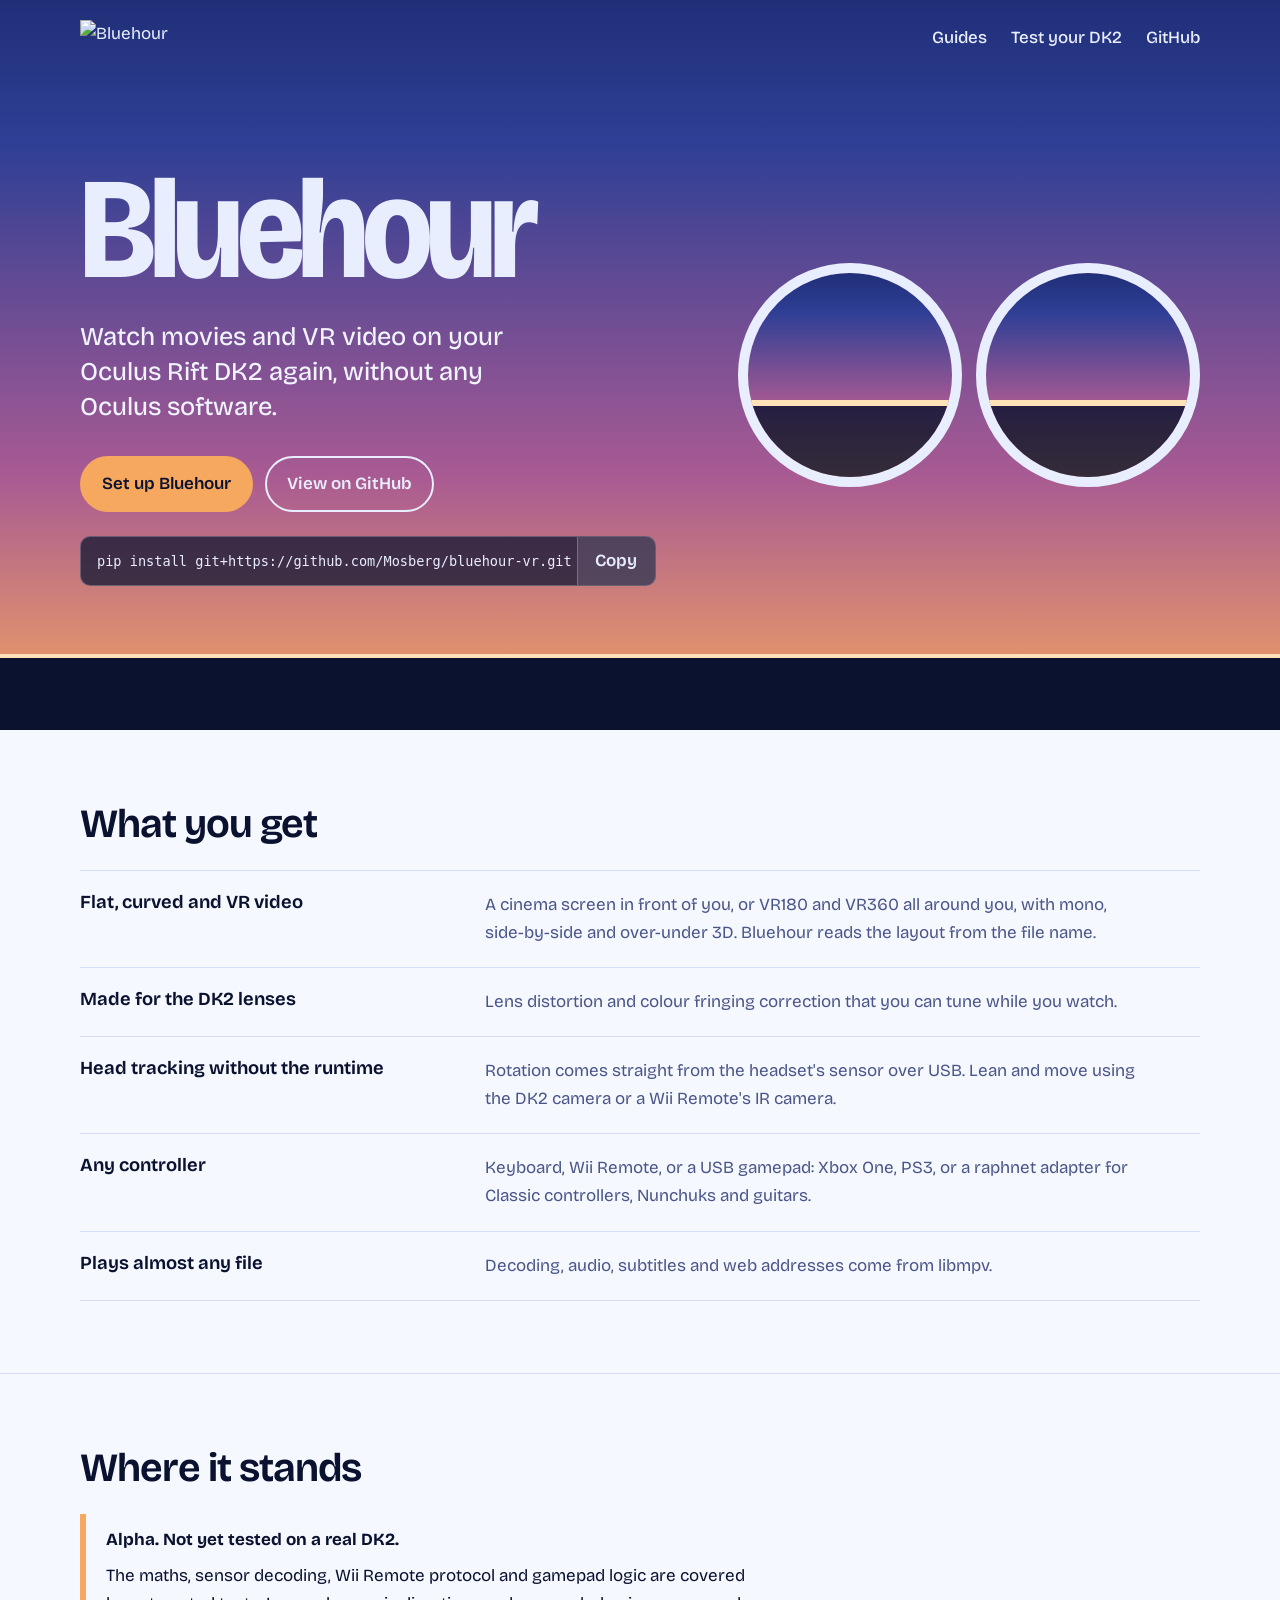
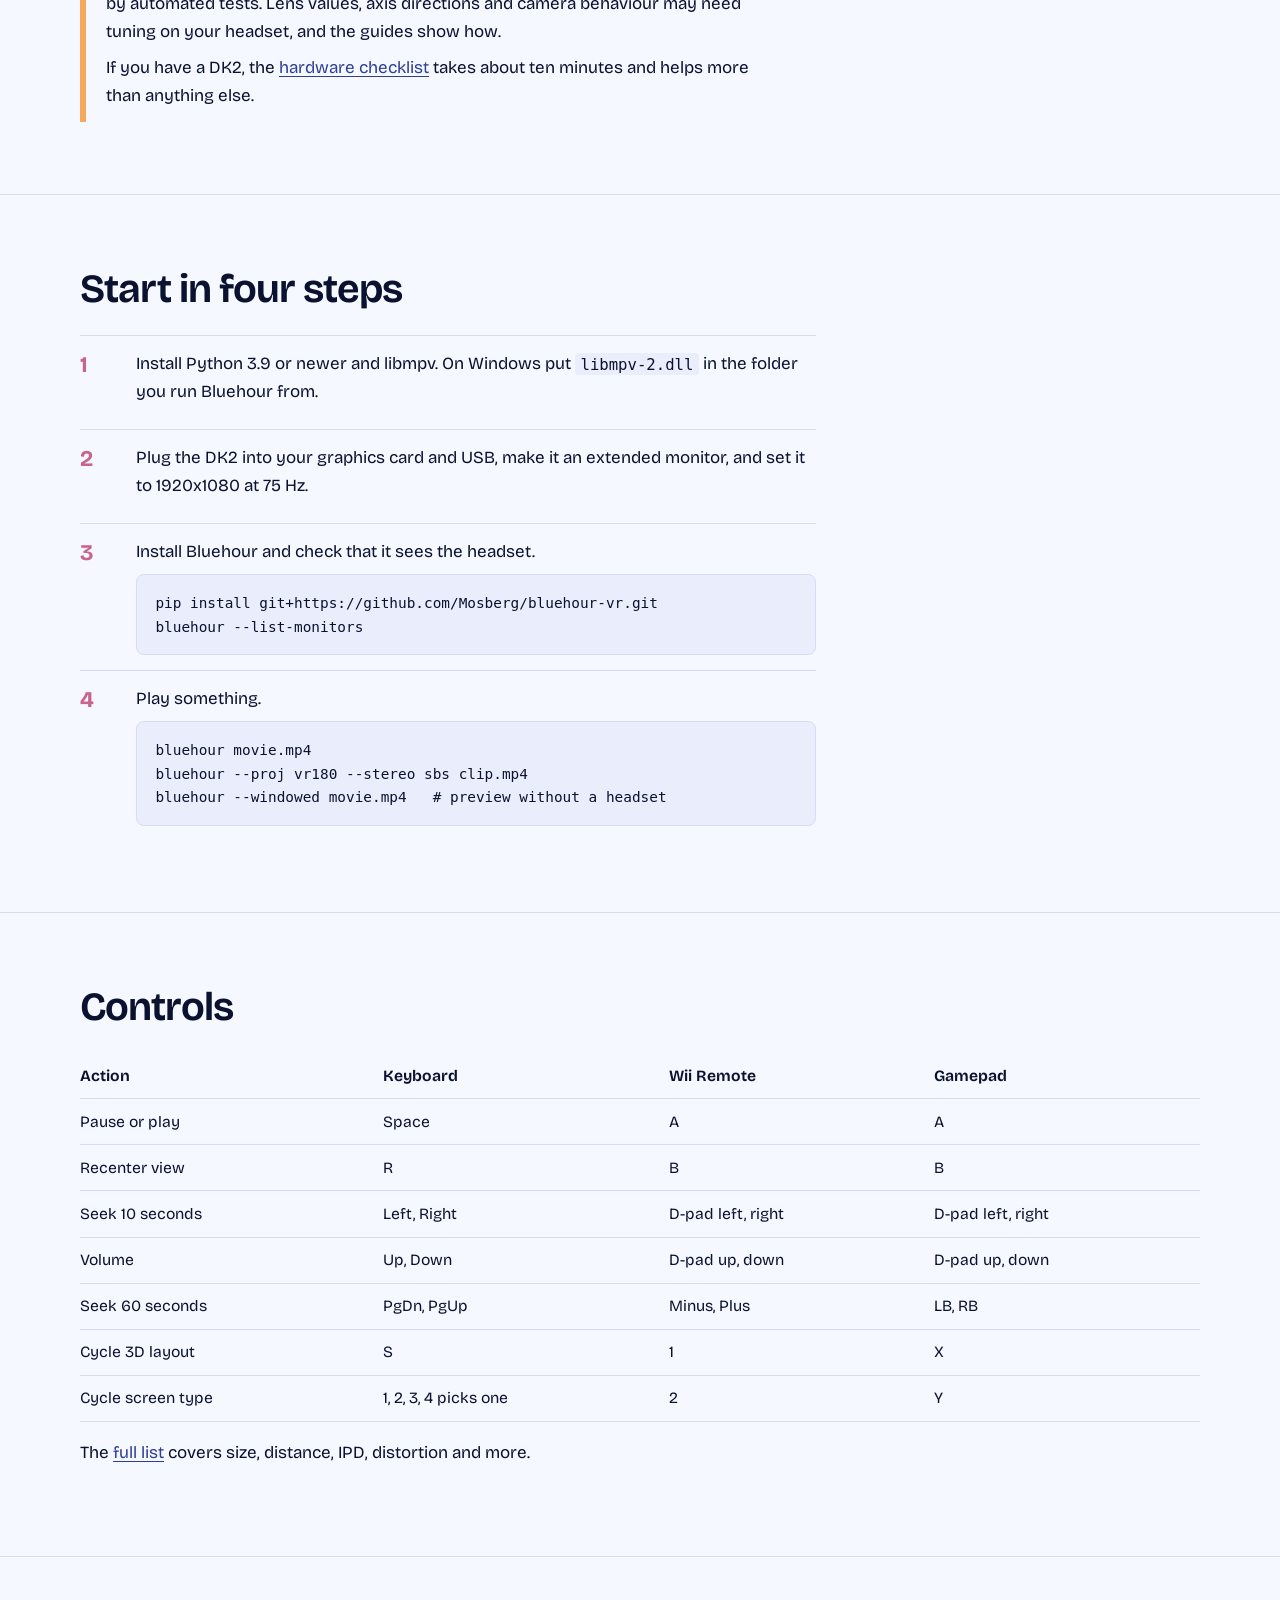
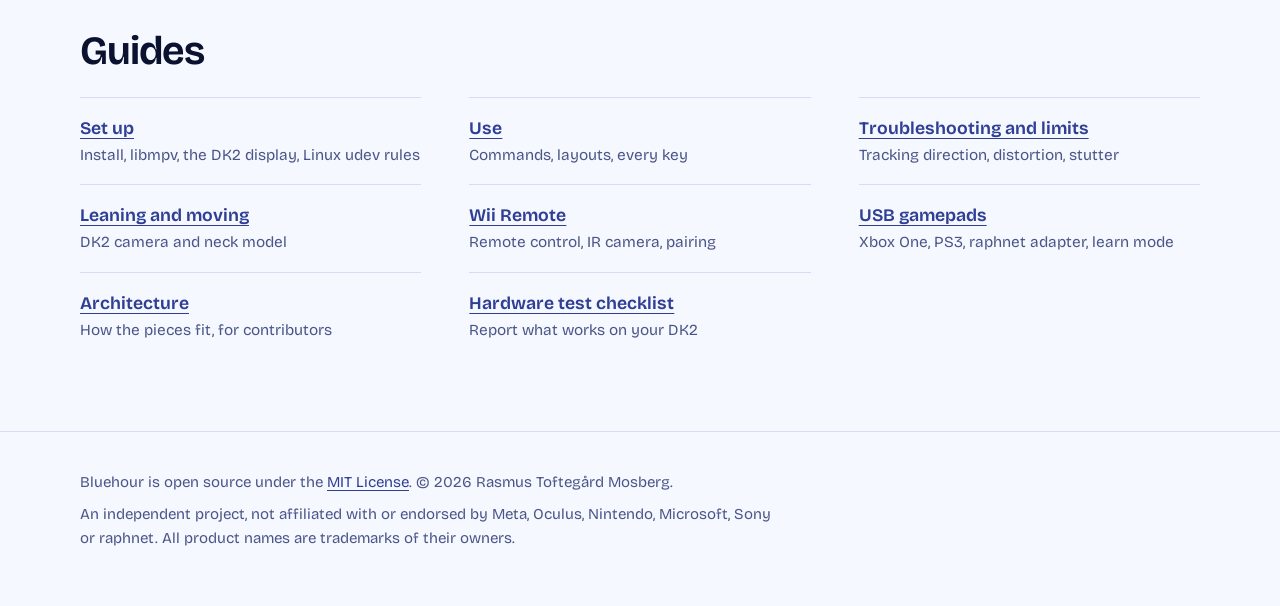
==== index.html @ 86f73d65 "Remove old CSS styles, add new HTML files for the main index and guide pages, and implement a fresh " ====
<!doctype html>
<html lang="en">
<head>
<meta charset="utf-8">
<meta name="viewport" content="width=device-width, initial-scale=1">
<title>Bluehour: a VR media player for the Oculus Rift DK2</title>
<meta name="description" content="Watch movies and VR video on your Oculus Rift DK2 without any Oculus software. Flat, curved, VR180, VR360 and 3D, with head tracking and gamepad support.">
<meta name="theme-color" content="#0a1230">
<link rel="canonical" href="https://mosberg.github.io/bluehour-vr/">
<link rel="icon" href="assets/favicon.svg" type="image/svg+xml">
<link rel="icon" href="assets/favicon.ico" sizes="any">
<link rel="apple-touch-icon" href="assets/icon-192.png">
<meta property="og:type" content="website">
<meta property="og:title" content="Bluehour: a VR media player for the Oculus Rift DK2">
<meta property="og:description" content="No Oculus runtime, SteamVR or OpenXR. Flat, curved, VR180, VR360 and 3D video on the DK2.">
<meta property="og:url" content="https://mosberg.github.io/bluehour-vr/">
<meta property="og:image" content="https://mosberg.github.io/bluehour-vr/assets/social-preview.png">
<meta name="twitter:card" content="summary_large_image">
<link rel="preconnect" href="https://fonts.googleapis.com">
<link rel="preconnect" href="https://fonts.gstatic.com" crossorigin>
<link rel="stylesheet" href="https://fonts.googleapis.com/css2?family=Bricolage+Grotesque:opsz,wdth,wght@12..96,75..100,400..800&display=swap">
<link rel="stylesheet" href="style.css">
<script type="application/ld+json">
{"@context":"https://schema.org","@type":"SoftwareApplication","name":"Bluehour","applicationCategory":"MultimediaApplication","operatingSystem":"Windows, Linux","description":"A VR media player for the Oculus Rift DK2 that needs no Oculus runtime.","license":"https://opensource.org/licenses/MIT","url":"https://mosberg.github.io/bluehour-vr/","offers":{"@type":"Offer","price":"0","priceCurrency":"USD"}}
</script>
</head>
<body>
<a class="skip" href="#main">Skip to content</a>
<header class="hero">
  <div class="dusk" aria-hidden="true"></div>
  <div class="wrap">
    <div class="topbar">
      <img src="assets/logo-dark.svg" alt="Bluehour">
      <nav aria-label="Main">
        <a href="guides/setup.html">Guides</a>
        <a href="guides/hardware-testing.html">Test your DK2</a>
        <a href="https://github.com/Mosberg/bluehour-vr">GitHub</a>
      </nav>
    </div>
    <div class="hero-body">
      <div>
        <h1>Bluehour</h1>
        <p class="lede">Watch movies and VR video on your Oculus Rift DK2 again, without any Oculus software.</p>
        <div class="actions">
          <a class="btn primary" href="guides/setup.html">Set up Bluehour</a>
          <a class="btn" href="https://github.com/Mosberg/bluehour-vr">View on GitHub</a>
        </div>
        <div class="install">
          <code id="cmd">pip install git+https://github.com/Mosberg/bluehour-vr.git</code>
          <button type="button" id="copy" aria-label="Copy install command">Copy</button>
        </div>
      </div>
      <div class="lenses" aria-hidden="true">
        <div class="lens"><div class="dusk"></div></div>
        <div class="lens"><div class="dusk"></div></div>
      </div>
    </div>
  </div>
</header>

<main id="main">
  <section>
    <div class="wrap">
      <h2>What you get</h2>
      <dl class="rows">
        <div><dt>Flat, curved and VR video</dt><dd>A cinema screen in front of you, or VR180 and VR360 all around you, with mono, side-by-side and over-under 3D. Bluehour reads the layout from the file name.</dd></div>
        <div><dt>Made for the DK2 lenses</dt><dd>Lens distortion and colour fringing correction that you can tune while you watch.</dd></div>
        <div><dt>Head tracking without the runtime</dt><dd>Rotation comes straight from the headset's sensor over USB. Lean and move using the DK2 camera or a Wii Remote's IR camera.</dd></div>
        <div><dt>Any controller</dt><dd>Keyboard, Wii Remote, or a USB gamepad: Xbox One, PS3, or a raphnet adapter for Classic controllers, Nunchuks and guitars.</dd></div>
        <div><dt>Plays almost any file</dt><dd>Decoding, audio, subtitles and web addresses come from libmpv.</dd></div>
      </dl>
    </div>
  </section>

  <section>
    <div class="wrap">
      <h2>Where it stands</h2>
      <div class="status">
        <p><strong>Alpha. Not yet tested on a real DK2.</strong></p>
        <p>The maths, sensor decoding, Wii Remote protocol and gamepad logic are covered by automated tests. Lens values, axis directions and camera behaviour may need tuning on your headset, and the guides show how.</p>
        <p>If you have a DK2, the <a href="guides/hardware-testing.html">hardware checklist</a> takes about ten minutes and helps more than anything else.</p>
      </div>
    </div>
  </section>

  <section>
    <div class="wrap">
      <h2>Start in four steps</h2>
      <ol class="steps">
        <li><div><p>Install Python 3.9 or newer and libmpv. On Windows put <code>libmpv-2.dll</code> in the folder you run Bluehour from.</p></div></li>
        <li><div><p>Plug the DK2 into your graphics card and USB, make it an extended monitor, and set it to 1920x1080 at 75 Hz.</p></div></li>
        <li><div><p>Install Bluehour and check that it sees the headset.</p><pre><code>pip install git+https://github.com/Mosberg/bluehour-vr.git
bluehour --list-monitors</code></pre></div></li>
        <li><div><p>Play something.</p><pre><code>bluehour movie.mp4
bluehour --proj vr180 --stereo sbs clip.mp4
bluehour --windowed movie.mp4   # preview without a headset</code></pre></div></li>
      </ol>
    </div>
  </section>

  <section>
    <div class="wrap">
      <h2>Controls</h2>
      <div class="tablewrap">
      <table>
        <thead><tr><th>Action</th><th>Keyboard</th><th>Wii Remote</th><th>Gamepad</th></tr></thead>
        <tbody>
          <tr><td>Pause or play</td><td>Space</td><td>A</td><td>A</td></tr>
          <tr><td>Recenter view</td><td>R</td><td>B</td><td>B</td></tr>
          <tr><td>Seek 10 seconds</td><td>Left, Right</td><td>D-pad left, right</td><td>D-pad left, right</td></tr>
          <tr><td>Volume</td><td>Up, Down</td><td>D-pad up, down</td><td>D-pad up, down</td></tr>
          <tr><td>Seek 60 seconds</td><td>PgDn, PgUp</td><td>Minus, Plus</td><td>LB, RB</td></tr>
          <tr><td>Cycle 3D layout</td><td>S</td><td>1</td><td>X</td></tr>
          <tr><td>Cycle screen type</td><td>1, 2, 3, 4 picks one</td><td>2</td><td>Y</td></tr>
        </tbody>
      </table>
      </div>
      <p>The <a href="guides/usage.html">full list</a> covers size, distance, IPD, distortion and more.</p>
    </div>
  </section>

  <section>
    <div class="wrap">
      <h2>Guides</h2>
      <ul class="guides">
        <li><a href="guides/setup.html">Set up</a><span>Install, libmpv, the DK2 display, Linux udev rules</span></li>
        <li><a href="guides/usage.html">Use</a><span>Commands, layouts, every key</span></li>
        <li><a href="guides/troubleshooting.html">Troubleshooting and limits</a><span>Tracking direction, distortion, stutter</span></li>
        <li><a href="guides/position-tracking.html">Leaning and moving</a><span>DK2 camera and neck model</span></li>
        <li><a href="guides/wii-remote.html">Wii Remote</a><span>Remote control, IR camera, pairing</span></li>
        <li><a href="guides/gamepads.html">USB gamepads</a><span>Xbox One, PS3, raphnet adapter, learn mode</span></li>
        <li><a href="guides/architecture.html">Architecture</a><span>How the pieces fit, for contributors</span></li>
        <li><a href="guides/hardware-testing.html">Hardware test checklist</a><span>Report what works on your DK2</span></li>
      </ul>
    </div>
  </section>
</main>

<footer>
  <div class="wrap">
    <p>Bluehour is open source under the <a href="https://github.com/Mosberg/bluehour-vr/blob/main/LICENSE">MIT License</a>. &copy; 2026 Rasmus Toftegård Mosberg.</p>
    <p>An independent project, not affiliated with or endorsed by Meta, Oculus, Nintendo, Microsoft, Sony or raphnet. All product names are trademarks of their owners.</p>
  </div>
</footer>
<script>
(function () {
  var b = document.getElementById("copy"), c = document.getElementById("cmd");
  if (!b || !navigator.clipboard) { if (b) b.hidden = true; return; }
  b.addEventListener("click", function () {
    navigator.clipboard.writeText(c.textContent).then(function () {
      b.textContent = "Copied";
      setTimeout(function () { b.textContent = "Copy"; }, 1800);
    });
  });
})();
</script>
</body>
</html>
---- style.css ----
:root {
  --ink: #0a1230;
  --dusk: #2e3f95;
  --rose: #c9648f;
  --horizon: #f6a85e;
  --mist: #e9eeff;
  --bg: #f6f8ff;
  --surface: #ffffff;
  --text: #0a1230;
  --muted: #4a5688;
  --line: #d5dcf5;
  --code-bg: #eaeefc;
  --link: #2e3f95;
  --font: "Bricolage Grotesque", "Inter", system-ui, -apple-system, "Segoe UI", sans-serif;
  --mono: ui-monospace, "Cascadia Code", "SF Mono", Consolas, "DejaVu Sans Mono", monospace;
}
@media (prefers-color-scheme: dark) {
  :root:not([data-theme="light"]) {
    --bg: #0a1230;
    --surface: #111b47;
    --text: #e9eeff;
    --muted: #9fb0f5;
    --line: #25336f;
    --code-bg: #0f1a45;
    --link: #f6a85e;
  }
}
:root[data-theme="dark"] {
  --bg: #0a1230; --surface: #111b47; --text: #e9eeff; --muted: #9fb0f5;
  --line: #25336f; --code-bg: #0f1a45; --link: #f6a85e;
}

* { box-sizing: border-box; }
html { scroll-behavior: smooth; -webkit-text-size-adjust: 100%; }
body {
  margin: 0; background: var(--bg); color: var(--text);
  font: 400 1.0625rem/1.65 var(--font);
  font-optical-sizing: auto;
}
a { color: var(--link); text-underline-offset: 0.2em; }
a:hover { text-decoration-thickness: 2px; }
:focus-visible { outline: 3px solid var(--horizon); outline-offset: 3px; border-radius: 4px; }
.skip { position: absolute; left: 1rem; top: -4rem; background: var(--horizon); color: var(--ink); padding: .6rem 1rem; z-index: 10; border-radius: 6px; }
.skip:focus { top: 1rem; }
code, pre, kbd { font-family: var(--mono); font-size: .92em; }
code { background: var(--code-bg); padding: .1em .35em; border-radius: 4px; }
pre { background: var(--code-bg); padding: 1rem 1.15rem; border-radius: 8px; overflow-x: auto; line-height: 1.5; border: 1px solid var(--line); }
pre code { background: none; padding: 0; font-size: .9rem; }
.wrap { width: min(100% - 2rem, 70rem); margin-inline: auto; }

/* ---------- hero: the one memorable moment ---------- */
.hero { position: relative; overflow: hidden; color: var(--mist); background: var(--ink); isolation: isolate; }
.dusk { background: linear-gradient(180deg, #0a1230 0%, #0e1a52 28%, #2e3f95 54%, #a85a93 80%, #f6a85e 100%); background-size: 100% 175%; background-position: 50% 100%; }
.hero .dusk { position: absolute; inset: 0; z-index: -2; animation: dusk 3.6s cubic-bezier(.2,.6,.2,1) both; }
@keyframes dusk { from { background-position: 50% 0%; } to { background-position: 50% 100%; } }
.hero::after { content: ""; position: absolute; left: 0; right: 0; bottom: 0; height: clamp(2.5rem, 6vw, 4.5rem); background: var(--ink); border-top: 4px solid #ffe2b8; z-index: -1; }
.topbar { display: flex; align-items: center; justify-content: space-between; gap: 1rem; padding-block: 1.25rem; }
.topbar img { height: 2.25rem; width: auto; display: block; }
.topbar nav { display: flex; gap: 1.5rem; flex-wrap: wrap; }
.topbar nav a { color: var(--mist); text-decoration: none; font-weight: 500; }
.topbar nav a:hover { text-decoration: underline; }
.hero-body { display: grid; grid-template-columns: minmax(0, 1.15fr) minmax(0, .85fr); gap: 2rem; align-items: center; padding-block: clamp(2.5rem, 7vw, 5.5rem) clamp(5.5rem, 12vw, 9rem); }
.hero h1 { margin: 0; font-size: clamp(3.6rem, 12vw, 9rem); line-height: .92; font-weight: 700; letter-spacing: -.045em; font-variation-settings: "wdth" 90; }
.hero .lede { margin: 1.5rem 0 0; font-size: clamp(1.2rem, 2.4vw, 1.6rem); line-height: 1.35; max-width: 28ch; color: #f1f4ff; font-weight: 450; }
.actions { display: flex; flex-wrap: wrap; gap: .75rem; margin-top: 2rem; }
.btn { display: inline-flex; align-items: center; padding: .75rem 1.25rem; border-radius: 999px; font-weight: 600; text-decoration: none; border: 2px solid var(--mist); color: var(--mist); }
.btn.primary { background: var(--horizon); border-color: var(--horizon); color: var(--ink); }
.btn:hover { text-decoration: underline; }
.install { margin-top: 1.5rem; display: flex; max-width: 36rem; background: rgba(10, 18, 48, .72); border: 1px solid rgba(233, 238, 255, .25); border-radius: 10px; overflow: hidden; }
.install code { flex: 1; min-width: 0; background: none; color: var(--mist); padding: .8rem 1rem; overflow-x: auto; white-space: nowrap; font-size: .85rem; }
.install button { font: inherit; font-weight: 600; background: rgba(233, 238, 255, .12); color: var(--mist); border: 0; border-left: 1px solid rgba(233, 238, 255, .25); padding: 0 1.1rem; cursor: pointer; }
.install button:hover { background: rgba(233, 238, 255, .22); }
.lenses { display: flex; gap: clamp(.4rem, 1.2vw, .9rem); justify-content: center; align-items: center; }
.lens { position: relative; width: min(21vw, 15rem); aspect-ratio: 1; border-radius: 50%; border: clamp(6px, 1vw, 10px) solid var(--mist); overflow: hidden; }
.lens .dusk { position: absolute; inset: 0; animation: dusk 3.6s cubic-bezier(.2,.6,.2,1) both; }
.lens::before { content: ""; position: absolute; left: 0; right: 0; top: 62%; height: 3%; background: #ffe2b8; z-index: 1; }
.lens::after { content: ""; position: absolute; left: 0; right: 0; top: 65%; bottom: 0; background: var(--ink); opacity: .82; z-index: 1; }

/* ---------- sections ---------- */
section { padding-block: clamp(2.5rem, 6vw, 4.5rem); }
section + section { border-top: 1px solid var(--line); }
h2 { font-size: clamp(1.7rem, 4vw, 2.5rem); line-height: 1.1; letter-spacing: -.025em; margin: 0 0 1.5rem; font-weight: 650; }
h3 { font-size: 1.25rem; margin: 2rem 0 .5rem; letter-spacing: -.01em; }
.rows { margin: 0; display: grid; }
.rows > div { display: grid; grid-template-columns: minmax(0, 1fr) minmax(0, 2fr); gap: 1rem 3rem; padding-block: 1.25rem; border-top: 1px solid var(--line); }
.rows > div:last-child { border-bottom: 1px solid var(--line); }
.rows dt { font-weight: 650; font-size: 1.15rem; line-height: 1.3; }
.rows dd { margin: 0; color: var(--muted); max-width: 60ch; }
.status { border-left: 6px solid var(--horizon); padding: .25rem 0 .25rem 1.25rem; max-width: 62ch; }
.status p { margin: .5rem 0; }
.steps { counter-reset: s; list-style: none; padding: 0; margin: 0; max-width: 46rem; }
.steps li { counter-increment: s; display: grid; grid-template-columns: 2.5rem minmax(0, 1fr); gap: .5rem 1rem; padding-block: .9rem; border-top: 1px solid var(--line); }
.steps li::before { content: counter(s); font-weight: 700; font-size: 1.4rem; color: var(--rose); line-height: 1.3; }
.steps p { margin: 0 0 .5rem; }
.steps pre { margin: .25rem 0 0; }
table { border-collapse: collapse; width: 100%; font-size: .98rem; }
th, td { text-align: left; padding: .6rem .9rem .6rem 0; border-bottom: 1px solid var(--line); vertical-align: top; }
th { font-weight: 650; }
.tablewrap { overflow-x: auto; }
.guides { list-style: none; margin: 0; padding: 0; display: grid; grid-template-columns: repeat(auto-fit, minmax(16rem, 1fr)); gap: 0 3rem; }
.guides li { border-top: 1px solid var(--line); padding-block: 1rem; }
.guides a { font-weight: 650; font-size: 1.1rem; }
.guides span { display: block; color: var(--muted); font-size: .96rem; }
footer { border-top: 1px solid var(--line); padding-block: 2rem 3rem; color: var(--muted); font-size: .94rem; }
footer p { max-width: 70ch; margin: .4rem 0; }

/* ---------- guide pages ---------- */
.guide-head { background: var(--ink); color: var(--mist); }
.guide-head .topbar { padding-block: 1rem; }
.guide-layout { display: grid; grid-template-columns: 15rem minmax(0, 1fr); gap: 3rem; padding-block: 2.5rem 4rem; }
.side { position: sticky; top: 1.5rem; align-self: start; }
.side ul { list-style: none; margin: 0; padding: 0; }
.side a { display: block; padding: .4rem .75rem; margin-left: -.75rem; border-radius: 6px; text-decoration: none; color: var(--text); }
.side a:hover { background: var(--code-bg); }
.side a[aria-current="page"] { background: var(--code-bg); font-weight: 650; box-shadow: inset 3px 0 0 var(--horizon); }
.prose { max-width: 46rem; min-width: 0; }
.prose h1 { font-size: clamp(2.2rem, 5vw, 3.2rem); line-height: 1.05; letter-spacing: -.035em; margin: 0 0 1.25rem; font-weight: 700; }
.prose h2 { margin-top: 2.5rem; font-size: 1.8rem; }
.prose li { margin: .35rem 0; }
.prose li > pre { margin: .6rem 0; }
.prose p, .prose li { max-width: 68ch; }

@media (max-width: 52rem) {
  .topbar { flex-wrap: wrap; row-gap: .5rem; }
  .topbar nav { gap: .25rem 1.1rem; }
  .hero-body { grid-template-columns: minmax(0, 1fr); }
  .lens { width: min(34vw, 11rem); }
  .lenses { justify-content: flex-start; }
  .rows > div { grid-template-columns: 1fr; gap: .4rem; }
  .guide-layout { grid-template-columns: minmax(0, 1fr); gap: 1.5rem; }
  .side { position: static; }
  .side ul { display: flex; flex-wrap: wrap; gap: .25rem .5rem; }
  .side a { margin-left: 0; border: 1px solid var(--line); }
}
@media (prefers-reduced-motion: reduce) {
  html { scroll-behavior: auto; }
  .hero .dusk, .lens .dusk { animation: none; }
}
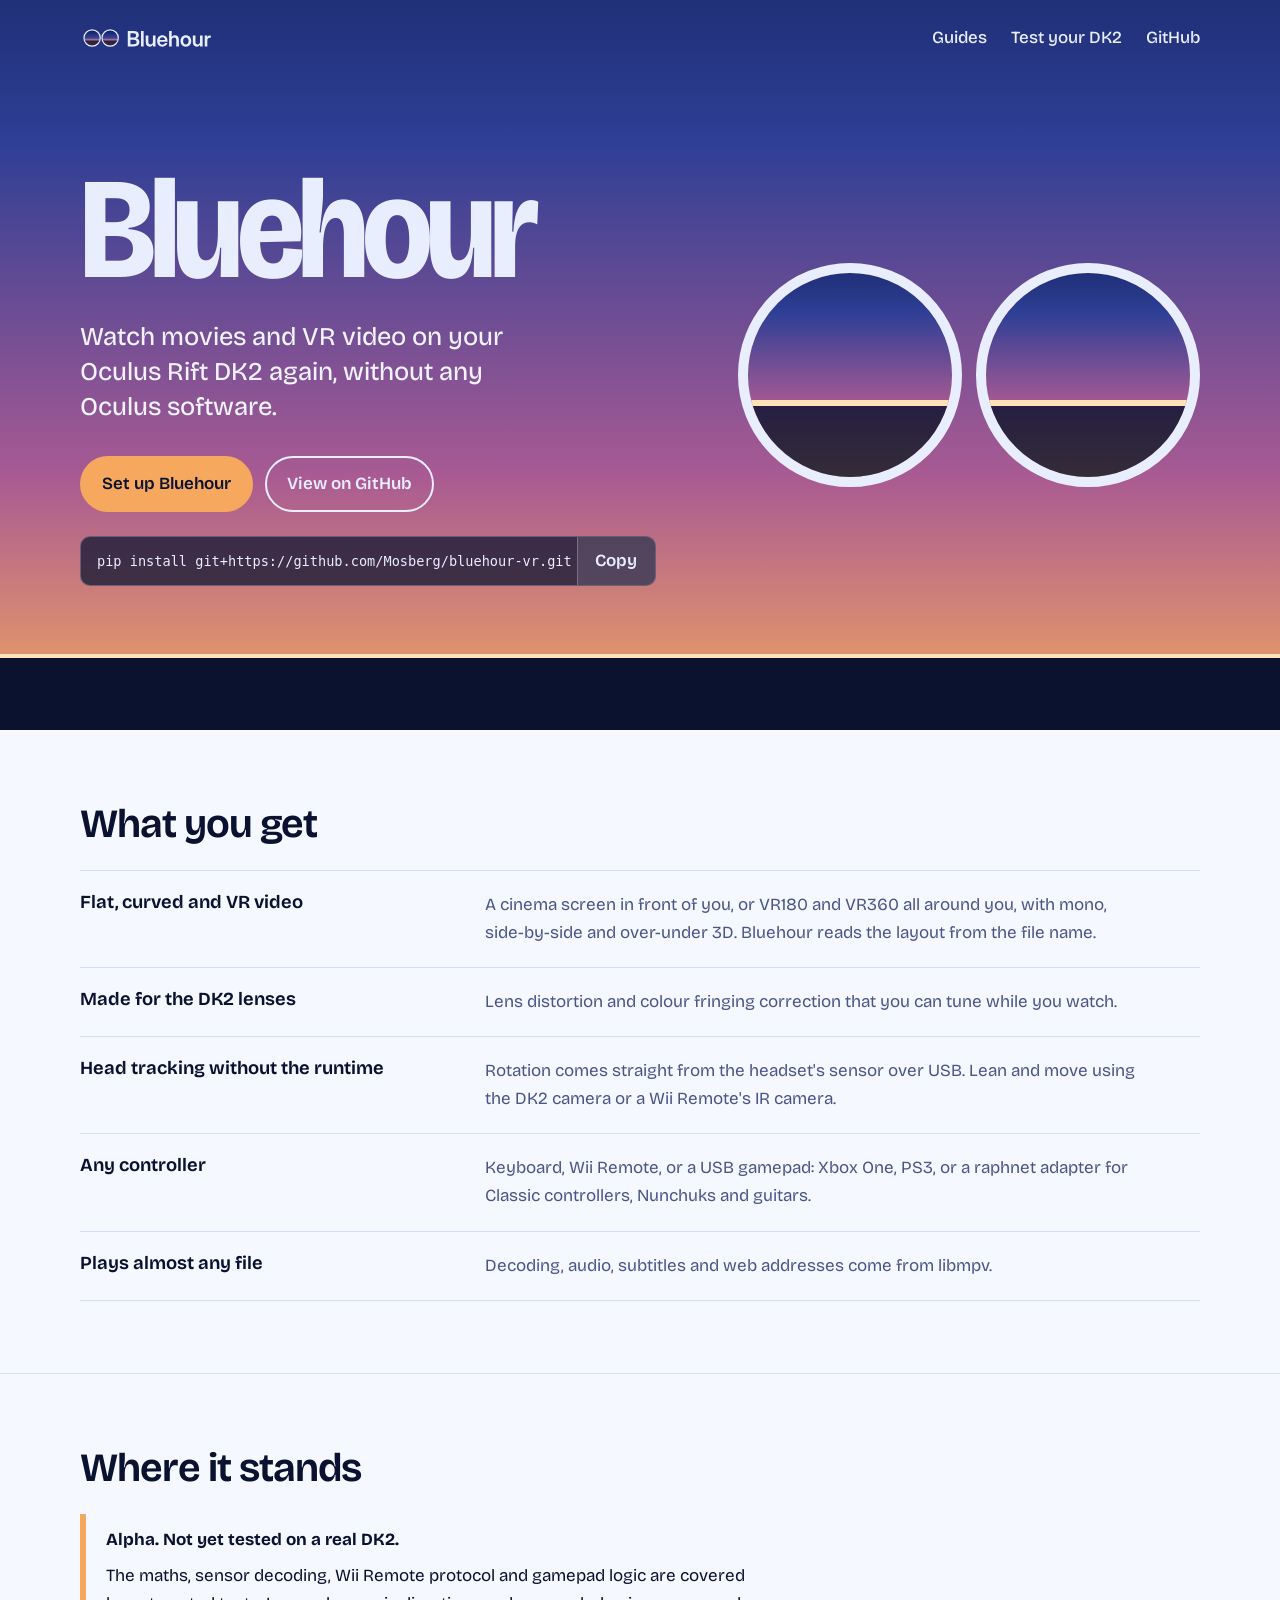
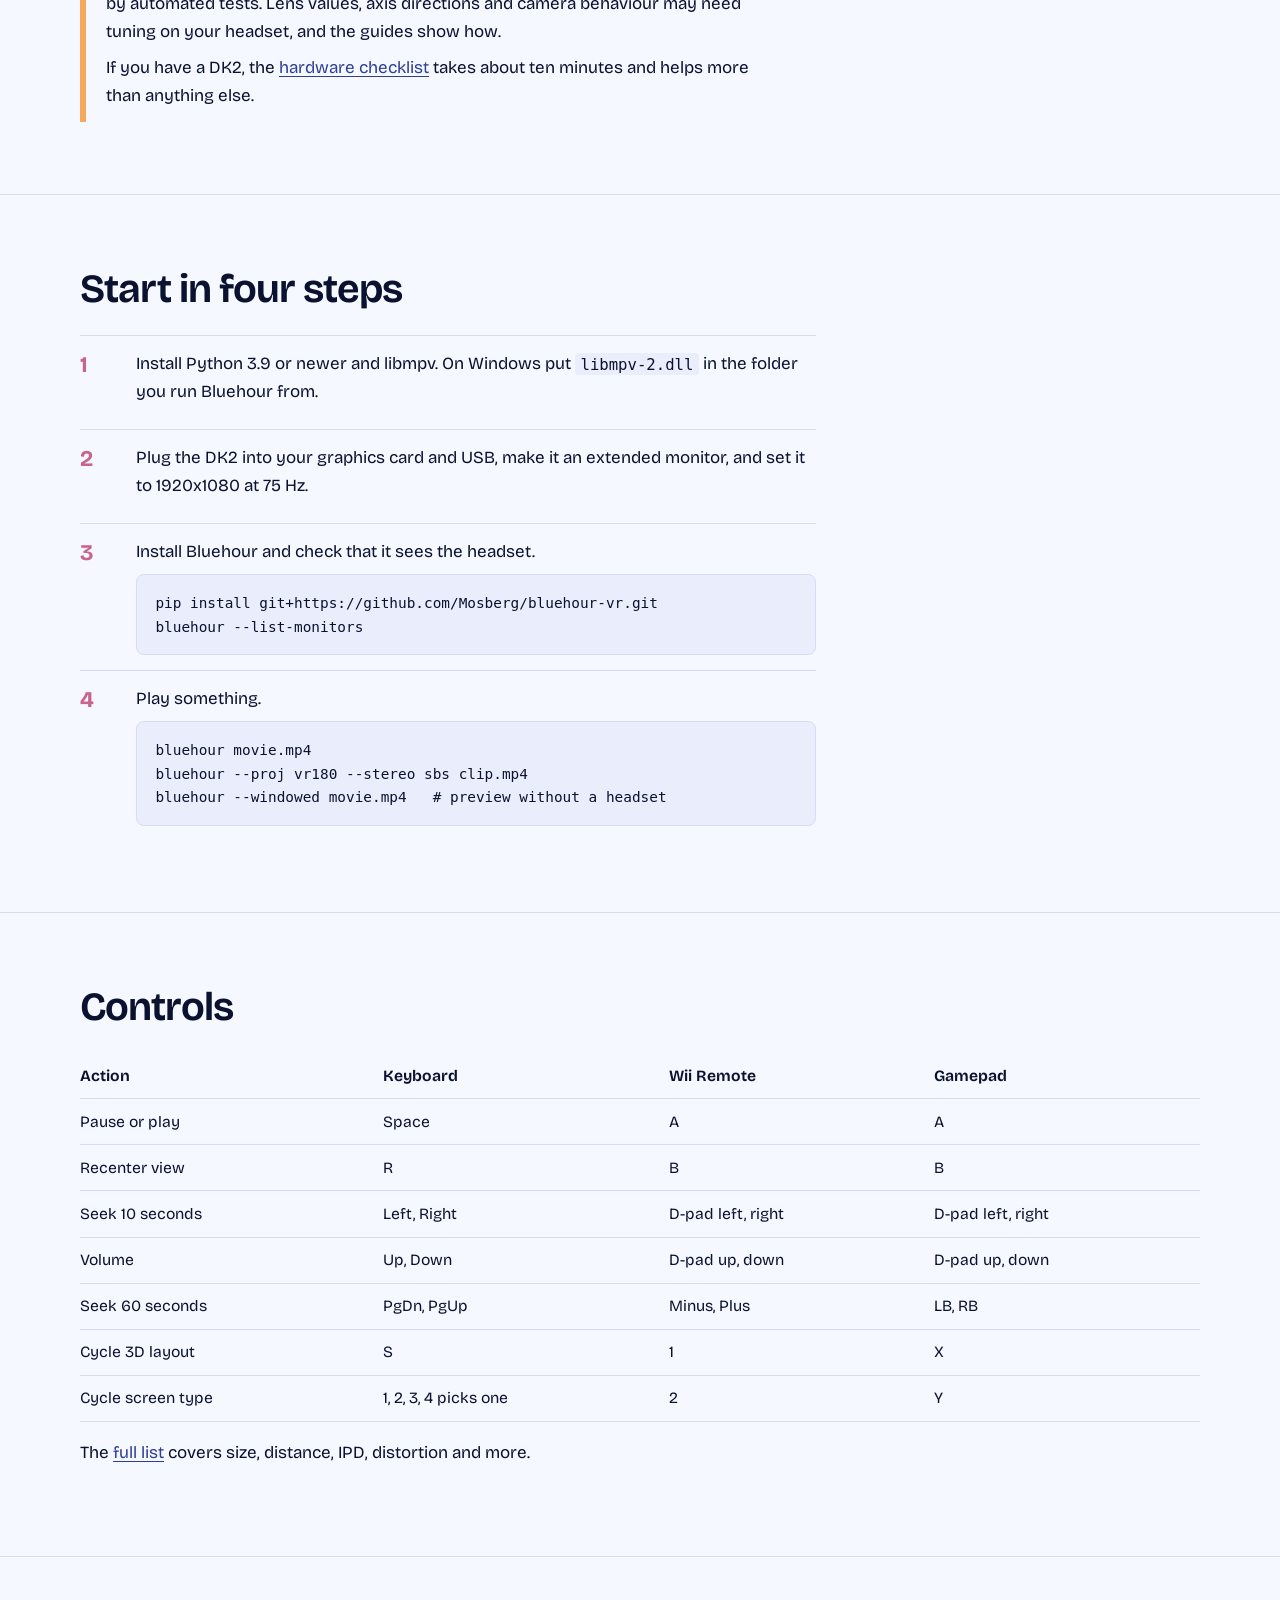
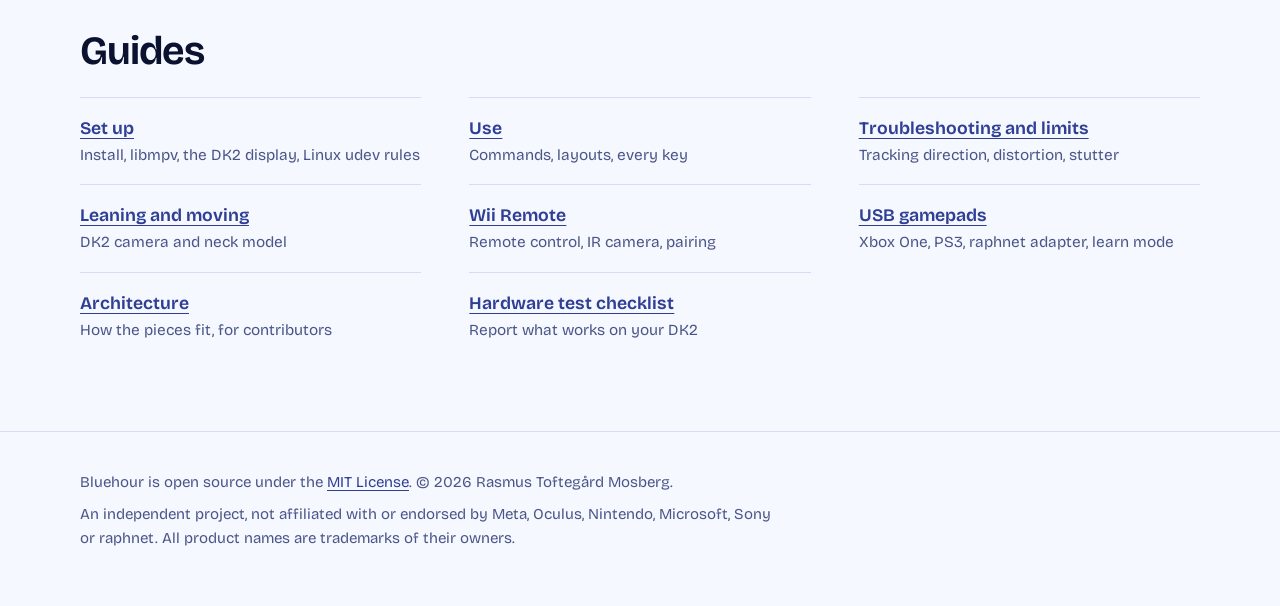
==== commit a37c878b: "Refactor CSS for improved readability and organization; enhance styles for various components includ" ====
--- a/index.html
+++ b/index.html
@@ -1,158 +1,343 @@
 <!doctype html>
 <html lang="en">
-<head>
-<meta charset="utf-8">
-<meta name="viewport" content="width=device-width, initial-scale=1">
-<title>Bluehour: a VR media player for the Oculus Rift DK2</title>
-<meta name="description" content="Watch movies and VR video on your Oculus Rift DK2 without any Oculus software. Flat, curved, VR180, VR360 and 3D, with head tracking and gamepad support.">
-<meta name="theme-color" content="#0a1230">
-<link rel="canonical" href="https://mosberg.github.io/bluehour-vr/">
-<link rel="icon" href="assets/favicon.svg" type="image/svg+xml">
-<link rel="icon" href="assets/favicon.ico" sizes="any">
-<link rel="apple-touch-icon" href="assets/icon-192.png">
-<meta property="og:type" content="website">
-<meta property="og:title" content="Bluehour: a VR media player for the Oculus Rift DK2">
-<meta property="og:description" content="No Oculus runtime, SteamVR or OpenXR. Flat, curved, VR180, VR360 and 3D video on the DK2.">
-<meta property="og:url" content="https://mosberg.github.io/bluehour-vr/">
-<meta property="og:image" content="https://mosberg.github.io/bluehour-vr/assets/social-preview.png">
-<meta name="twitter:card" content="summary_large_image">
-<link rel="preconnect" href="https://fonts.googleapis.com">
-<link rel="preconnect" href="https://fonts.gstatic.com" crossorigin>
-<link rel="stylesheet" href="https://fonts.googleapis.com/css2?family=Bricolage+Grotesque:opsz,wdth,wght@12..96,75..100,400..800&display=swap">
-<link rel="stylesheet" href="style.css">
-<script type="application/ld+json">
-{"@context":"https://schema.org","@type":"SoftwareApplication","name":"Bluehour","applicationCategory":"MultimediaApplication","operatingSystem":"Windows, Linux","description":"A VR media player for the Oculus Rift DK2 that needs no Oculus runtime.","license":"https://opensource.org/licenses/MIT","url":"https://mosberg.github.io/bluehour-vr/","offers":{"@type":"Offer","price":"0","priceCurrency":"USD"}}
-</script>
-</head>
-<body>
-<a class="skip" href="#main">Skip to content</a>
-<header class="hero">
-  <div class="dusk" aria-hidden="true"></div>
-  <div class="wrap">
-    <div class="topbar">
-      <img src="assets/logo-dark.svg" alt="Bluehour">
-      <nav aria-label="Main">
-        <a href="guides/setup.html">Guides</a>
-        <a href="guides/hardware-testing.html">Test your DK2</a>
-        <a href="https://github.com/Mosberg/bluehour-vr">GitHub</a>
-      </nav>
-    </div>
-    <div class="hero-body">
-      <div>
-        <h1>Bluehour</h1>
-        <p class="lede">Watch movies and VR video on your Oculus Rift DK2 again, without any Oculus software.</p>
-        <div class="actions">
-          <a class="btn primary" href="guides/setup.html">Set up Bluehour</a>
-          <a class="btn" href="https://github.com/Mosberg/bluehour-vr">View on GitHub</a>
-        </div>
-        <div class="install">
-          <code id="cmd">pip install git+https://github.com/Mosberg/bluehour-vr.git</code>
-          <button type="button" id="copy" aria-label="Copy install command">Copy</button>
+  <head>
+    <meta charset="utf-8" />
+    <meta name="viewport" content="width=device-width, initial-scale=1" />
+    <title>Bluehour: a VR media player for the Oculus Rift DK2</title>
+    <meta
+      name="description"
+      content="Watch movies and VR video on your Oculus Rift DK2 without any Oculus software. Flat, curved, VR180, VR360 and 3D, with head tracking and gamepad support."
+    />
+    <meta name="theme-color" content="#0a1230" />
+    <link rel="canonical" href="https://mosberg.github.io/bluehour-vr/" />
+    <link rel="icon" href="assets/brand/favicon.svg" type="image/svg+xml" />
+    <link rel="icon" href="assets/brand/favicon.ico" sizes="any" />
+    <link rel="apple-touch-icon" href="assets/brand/icon-192.png" />
+    <meta property="og:type" content="website" />
+    <meta
+      property="og:title"
+      content="Bluehour: a VR media player for the Oculus Rift DK2"
+    />
+    <meta
+      property="og:description"
+      content="No Oculus runtime, SteamVR or OpenXR. Flat, curved, VR180, VR360 and 3D video on the DK2."
+    />
+    <meta property="og:url" content="https://mosberg.github.io/bluehour-vr/" />
+    <meta
+      property="og:image"
+      content="https://mosberg.github.io/bluehour-vr/assets/social-preview.png"
+    />
+    <meta name="twitter:card" content="summary_large_image" />
+    <link rel="preconnect" href="https://fonts.googleapis.com" />
+    <link rel="preconnect" href="https://fonts.gstatic.com" crossorigin />
+    <link
+      rel="stylesheet"
+      href="https://fonts.googleapis.com/css2?family=Bricolage+Grotesque:opsz,wdth,wght@12..96,75..100,400..800&display=swap"
+    />
+    <link rel="stylesheet" href="style.css" />
+    <script type="application/ld+json">
+      {
+        "@context": "https://schema.org",
+        "@type": "SoftwareApplication",
+        "name": "Bluehour",
+        "applicationCategory": "MultimediaApplication",
+        "operatingSystem": "Windows, Linux",
+        "description": "A VR media player for the Oculus Rift DK2 that needs no Oculus runtime.",
+        "license": "https://opensource.org/licenses/MIT",
+        "url": "https://mosberg.github.io/bluehour-vr/",
+        "offers": { "@type": "Offer", "price": "0", "priceCurrency": "USD" }
+      }
+    </script>
+  </head>
+  <body>
+    <a class="skip" href="#main">Skip to content</a>
+    <header class="hero">
+      <div class="dusk" aria-hidden="true"></div>
+      <div class="wrap">
+        <div class="topbar">
+          <img src="assets/brand/logo-dark.svg" alt="Bluehour" />
+          <nav aria-label="Main">
+            <a href="guides/setup.html">Guides</a>
+            <a href="guides/hardware-testing.html">Test your DK2</a>
+            <a href="https://github.com/Mosberg/bluehour-vr">GitHub</a>
+          </nav>
+        </div>
+        <div class="hero-body">
+          <div>
+            <h1>Bluehour</h1>
+            <p class="lede">
+              Watch movies and VR video on your Oculus Rift DK2 again, without
+              any Oculus software.
+            </p>
+            <div class="actions">
+              <a class="btn primary" href="guides/setup.html"
+                >Set up Bluehour</a
+              >
+              <a class="btn" href="https://github.com/Mosberg/bluehour-vr"
+                >View on GitHub</a
+              >
+            </div>
+            <div class="install">
+              <code id="cmd"
+                >pip install
+                git+https://github.com/Mosberg/bluehour-vr.git</code
+              >
+              <button type="button" id="copy" aria-label="Copy install command">
+                Copy
+              </button>
+            </div>
+          </div>
+          <div class="lenses" aria-hidden="true">
+            <div class="lens"><div class="dusk"></div></div>
+            <div class="lens"><div class="dusk"></div></div>
+          </div>
         </div>
       </div>
-      <div class="lenses" aria-hidden="true">
-        <div class="lens"><div class="dusk"></div></div>
-        <div class="lens"><div class="dusk"></div></div>
+    </header>
+
+    <main id="main">
+      <section>
+        <div class="wrap">
+          <h2>What you get</h2>
+          <dl class="rows">
+            <div>
+              <dt>Flat, curved and VR video</dt>
+              <dd>
+                A cinema screen in front of you, or VR180 and VR360 all around
+                you, with mono, side-by-side and over-under 3D. Bluehour reads
+                the layout from the file name.
+              </dd>
+            </div>
+            <div>
+              <dt>Made for the DK2 lenses</dt>
+              <dd>
+                Lens distortion and colour fringing correction that you can tune
+                while you watch.
+              </dd>
+            </div>
+            <div>
+              <dt>Head tracking without the runtime</dt>
+              <dd>
+                Rotation comes straight from the headset's sensor over USB. Lean
+                and move using the DK2 camera or a Wii Remote's IR camera.
+              </dd>
+            </div>
+            <div>
+              <dt>Any controller</dt>
+              <dd>
+                Keyboard, Wii Remote, or a USB gamepad: Xbox One, PS3, or a
+                raphnet adapter for Classic controllers, Nunchuks and guitars.
+              </dd>
+            </div>
+            <div>
+              <dt>Plays almost any file</dt>
+              <dd>
+                Decoding, audio, subtitles and web addresses come from libmpv.
+              </dd>
+            </div>
+          </dl>
+        </div>
+      </section>
+
+      <section>
+        <div class="wrap">
+          <h2>Where it stands</h2>
+          <div class="status">
+            <p><strong>Alpha. Not yet tested on a real DK2.</strong></p>
+            <p>
+              The maths, sensor decoding, Wii Remote protocol and gamepad logic
+              are covered by automated tests. Lens values, axis directions and
+              camera behaviour may need tuning on your headset, and the guides
+              show how.
+            </p>
+            <p>
+              If you have a DK2, the
+              <a href="guides/hardware-testing.html">hardware checklist</a>
+              takes about ten minutes and helps more than anything else.
+            </p>
+          </div>
+        </div>
+      </section>
+
+      <section>
+        <div class="wrap">
+          <h2>Start in four steps</h2>
+          <ol class="steps">
+            <li>
+              <div>
+                <p>
+                  Install Python 3.9 or newer and libmpv. On Windows put
+                  <code>libmpv-2.dll</code> in the folder you run Bluehour from.
+                </p>
+              </div>
+            </li>
+            <li>
+              <div>
+                <p>
+                  Plug the DK2 into your graphics card and USB, make it an
+                  extended monitor, and set it to 1920x1080 at 75 Hz.
+                </p>
+              </div>
+            </li>
+            <li>
+              <div>
+                <p>Install Bluehour and check that it sees the headset.</p>
+                <pre><code>pip install git+https://github.com/Mosberg/bluehour-vr.git
+bluehour --list-monitors</code></pre>
+              </div>
+            </li>
+            <li>
+              <div>
+                <p>Play something.</p>
+                <pre><code>bluehour movie.mp4
+bluehour --proj vr180 --stereo sbs clip.mp4
+bluehour --windowed movie.mp4   # preview without a headset</code></pre>
+              </div>
+            </li>
+          </ol>
+        </div>
+      </section>
+
+      <section>
+        <div class="wrap">
+          <h2>Controls</h2>
+          <div class="tablewrap">
+            <table>
+              <thead>
+                <tr>
+                  <th>Action</th>
+                  <th>Keyboard</th>
+                  <th>Wii Remote</th>
+                  <th>Gamepad</th>
+                </tr>
+              </thead>
+              <tbody>
+                <tr>
+                  <td>Pause or play</td>
+                  <td>Space</td>
+                  <td>A</td>
+                  <td>A</td>
+                </tr>
+                <tr>
+                  <td>Recenter view</td>
+                  <td>R</td>
+                  <td>B</td>
+                  <td>B</td>
+                </tr>
+                <tr>
+                  <td>Seek 10 seconds</td>
+                  <td>Left, Right</td>
+                  <td>D-pad left, right</td>
+                  <td>D-pad left, right</td>
+                </tr>
+                <tr>
+                  <td>Volume</td>
+                  <td>Up, Down</td>
+                  <td>D-pad up, down</td>
+                  <td>D-pad up, down</td>
+                </tr>
+                <tr>
+                  <td>Seek 60 seconds</td>
+                  <td>PgDn, PgUp</td>
+                  <td>Minus, Plus</td>
+                  <td>LB, RB</td>
+                </tr>
+                <tr>
+                  <td>Cycle 3D layout</td>
+                  <td>S</td>
+                  <td>1</td>
+                  <td>X</td>
+                </tr>
+                <tr>
+                  <td>Cycle screen type</td>
+                  <td>1, 2, 3, 4 picks one</td>
+                  <td>2</td>
+                  <td>Y</td>
+                </tr>
+              </tbody>
+            </table>
+          </div>
+          <p>
+            The <a href="guides/usage.html">full list</a> covers size, distance,
+            IPD, distortion and more.
+          </p>
+        </div>
+      </section>
+
+      <section>
+        <div class="wrap">
+          <h2>Guides</h2>
+          <ul class="guides">
+            <li>
+              <a href="guides/setup.html">Set up</a
+              ><span>Install, libmpv, the DK2 display, Linux udev rules</span>
+            </li>
+            <li>
+              <a href="guides/usage.html">Use</a
+              ><span>Commands, layouts, every key</span>
+            </li>
+            <li>
+              <a href="guides/troubleshooting.html"
+                >Troubleshooting and limits</a
+              ><span>Tracking direction, distortion, stutter</span>
+            </li>
+            <li>
+              <a href="guides/position-tracking.html">Leaning and moving</a
+              ><span>DK2 camera and neck model</span>
+            </li>
+            <li>
+              <a href="guides/wii-remote.html">Wii Remote</a
+              ><span>Remote control, IR camera, pairing</span>
+            </li>
+            <li>
+              <a href="guides/gamepads.html">USB gamepads</a
+              ><span>Xbox One, PS3, raphnet adapter, learn mode</span>
+            </li>
+            <li>
+              <a href="guides/architecture.html">Architecture</a
+              ><span>How the pieces fit, for contributors</span>
+            </li>
+            <li>
+              <a href="guides/hardware-testing.html">Hardware test checklist</a
+              ><span>Report what works on your DK2</span>
+            </li>
+          </ul>
+        </div>
+      </section>
+    </main>
+
+    <footer>
+      <div class="wrap">
+        <p>
+          Bluehour is open source under the
+          <a href="https://github.com/Mosberg/bluehour-vr/blob/main/LICENSE"
+            >MIT License</a
+          >. &copy; 2026 Rasmus Toftegård Mosberg.
+        </p>
+        <p>
+          An independent project, not affiliated with or endorsed by Meta,
+          Oculus, Nintendo, Microsoft, Sony or raphnet. All product names are
+          trademarks of their owners.
+        </p>
       </div>
-    </div>
-  </div>
-</header>
-
-<main id="main">
-  <section>
-    <div class="wrap">
-      <h2>What you get</h2>
-      <dl class="rows">
-        <div><dt>Flat, curved and VR video</dt><dd>A cinema screen in front of you, or VR180 and VR360 all around you, with mono, side-by-side and over-under 3D. Bluehour reads the layout from the file name.</dd></div>
-        <div><dt>Made for the DK2 lenses</dt><dd>Lens distortion and colour fringing correction that you can tune while you watch.</dd></div>
-        <div><dt>Head tracking without the runtime</dt><dd>Rotation comes straight from the headset's sensor over USB. Lean and move using the DK2 camera or a Wii Remote's IR camera.</dd></div>
-        <div><dt>Any controller</dt><dd>Keyboard, Wii Remote, or a USB gamepad: Xbox One, PS3, or a raphnet adapter for Classic controllers, Nunchuks and guitars.</dd></div>
-        <div><dt>Plays almost any file</dt><dd>Decoding, audio, subtitles and web addresses come from libmpv.</dd></div>
-      </dl>
-    </div>
-  </section>
-
-  <section>
-    <div class="wrap">
-      <h2>Where it stands</h2>
-      <div class="status">
-        <p><strong>Alpha. Not yet tested on a real DK2.</strong></p>
-        <p>The maths, sensor decoding, Wii Remote protocol and gamepad logic are covered by automated tests. Lens values, axis directions and camera behaviour may need tuning on your headset, and the guides show how.</p>
-        <p>If you have a DK2, the <a href="guides/hardware-testing.html">hardware checklist</a> takes about ten minutes and helps more than anything else.</p>
-      </div>
-    </div>
-  </section>
-
-  <section>
-    <div class="wrap">
-      <h2>Start in four steps</h2>
-      <ol class="steps">
-        <li><div><p>Install Python 3.9 or newer and libmpv. On Windows put <code>libmpv-2.dll</code> in the folder you run Bluehour from.</p></div></li>
-        <li><div><p>Plug the DK2 into your graphics card and USB, make it an extended monitor, and set it to 1920x1080 at 75 Hz.</p></div></li>
-        <li><div><p>Install Bluehour and check that it sees the headset.</p><pre><code>pip install git+https://github.com/Mosberg/bluehour-vr.git
-bluehour --list-monitors</code></pre></div></li>
-        <li><div><p>Play something.</p><pre><code>bluehour movie.mp4
-bluehour --proj vr180 --stereo sbs clip.mp4
-bluehour --windowed movie.mp4   # preview without a headset</code></pre></div></li>
-      </ol>
-    </div>
-  </section>
-
-  <section>
-    <div class="wrap">
-      <h2>Controls</h2>
-      <div class="tablewrap">
-      <table>
-        <thead><tr><th>Action</th><th>Keyboard</th><th>Wii Remote</th><th>Gamepad</th></tr></thead>
-        <tbody>
-          <tr><td>Pause or play</td><td>Space</td><td>A</td><td>A</td></tr>
-          <tr><td>Recenter view</td><td>R</td><td>B</td><td>B</td></tr>
-          <tr><td>Seek 10 seconds</td><td>Left, Right</td><td>D-pad left, right</td><td>D-pad left, right</td></tr>
-          <tr><td>Volume</td><td>Up, Down</td><td>D-pad up, down</td><td>D-pad up, down</td></tr>
-          <tr><td>Seek 60 seconds</td><td>PgDn, PgUp</td><td>Minus, Plus</td><td>LB, RB</td></tr>
-          <tr><td>Cycle 3D layout</td><td>S</td><td>1</td><td>X</td></tr>
-          <tr><td>Cycle screen type</td><td>1, 2, 3, 4 picks one</td><td>2</td><td>Y</td></tr>
-        </tbody>
-      </table>
-      </div>
-      <p>The <a href="guides/usage.html">full list</a> covers size, distance, IPD, distortion and more.</p>
-    </div>
-  </section>
-
-  <section>
-    <div class="wrap">
-      <h2>Guides</h2>
-      <ul class="guides">
-        <li><a href="guides/setup.html">Set up</a><span>Install, libmpv, the DK2 display, Linux udev rules</span></li>
-        <li><a href="guides/usage.html">Use</a><span>Commands, layouts, every key</span></li>
-        <li><a href="guides/troubleshooting.html">Troubleshooting and limits</a><span>Tracking direction, distortion, stutter</span></li>
-        <li><a href="guides/position-tracking.html">Leaning and moving</a><span>DK2 camera and neck model</span></li>
-        <li><a href="guides/wii-remote.html">Wii Remote</a><span>Remote control, IR camera, pairing</span></li>
-        <li><a href="guides/gamepads.html">USB gamepads</a><span>Xbox One, PS3, raphnet adapter, learn mode</span></li>
-        <li><a href="guides/architecture.html">Architecture</a><span>How the pieces fit, for contributors</span></li>
-        <li><a href="guides/hardware-testing.html">Hardware test checklist</a><span>Report what works on your DK2</span></li>
-      </ul>
-    </div>
-  </section>
-</main>
-
-<footer>
-  <div class="wrap">
-    <p>Bluehour is open source under the <a href="https://github.com/Mosberg/bluehour-vr/blob/main/LICENSE">MIT License</a>. &copy; 2026 Rasmus Toftegård Mosberg.</p>
-    <p>An independent project, not affiliated with or endorsed by Meta, Oculus, Nintendo, Microsoft, Sony or raphnet. All product names are trademarks of their owners.</p>
-  </div>
-</footer>
-<script>
-(function () {
-  var b = document.getElementById("copy"), c = document.getElementById("cmd");
-  if (!b || !navigator.clipboard) { if (b) b.hidden = true; return; }
-  b.addEventListener("click", function () {
-    navigator.clipboard.writeText(c.textContent).then(function () {
-      b.textContent = "Copied";
-      setTimeout(function () { b.textContent = "Copy"; }, 1800);
-    });
-  });
-})();
-</script>
-</body>
+    </footer>
+    <script>
+      (function () {
+        var b = document.getElementById("copy"),
+          c = document.getElementById("cmd");
+        if (!b || !navigator.clipboard) {
+          if (b) b.hidden = true;
+          return;
+        }
+        b.addEventListener("click", function () {
+          navigator.clipboard.writeText(c.textContent).then(function () {
+            b.textContent = "Copied";
+            setTimeout(function () {
+              b.textContent = "Copy";
+            }, 1800);
+          });
+        });
+      })();
+    </script>
+  </body>
 </html>
--- a/style.css
+++ b/style.css
@@ -11,8 +11,12 @@
   --line: #d5dcf5;
   --code-bg: #eaeefc;
   --link: #2e3f95;
-  --font: "Bricolage Grotesque", "Inter", system-ui, -apple-system, "Segoe UI", sans-serif;
-  --mono: ui-monospace, "Cascadia Code", "SF Mono", Consolas, "DejaVu Sans Mono", monospace;
+  --font:
+    "Bricolage Grotesque", "Inter", system-ui, -apple-system, "Segoe UI",
+    sans-serif;
+  --mono:
+    ui-monospace, "Cascadia Code", "SF Mono", Consolas, "DejaVu Sans Mono",
+    monospace;
 }
 @media (prefers-color-scheme: dark) {
   :root:not([data-theme="light"]) {
@@ -26,113 +30,512 @@
   }
 }
 :root[data-theme="dark"] {
-  --bg: #0a1230; --surface: #111b47; --text: #e9eeff; --muted: #9fb0f5;
-  --line: #25336f; --code-bg: #0f1a45; --link: #f6a85e;
+  --bg: #0a1230;
+  --surface: #111b47;
+  --text: #e9eeff;
+  --muted: #9fb0f5;
+  --line: #25336f;
+  --code-bg: #0f1a45;
+  --link: #f6a85e;
 }
 
-* { box-sizing: border-box; }
-html { scroll-behavior: smooth; -webkit-text-size-adjust: 100%; }
+* {
+  box-sizing: border-box;
+}
+html {
+  scroll-behavior: smooth;
+  -webkit-text-size-adjust: 100%;
+}
 body {
-  margin: 0; background: var(--bg); color: var(--text);
+  margin: 0;
+  background: var(--bg);
+  color: var(--text);
   font: 400 1.0625rem/1.65 var(--font);
   font-optical-sizing: auto;
 }
-a { color: var(--link); text-underline-offset: 0.2em; }
-a:hover { text-decoration-thickness: 2px; }
-:focus-visible { outline: 3px solid var(--horizon); outline-offset: 3px; border-radius: 4px; }
-.skip { position: absolute; left: 1rem; top: -4rem; background: var(--horizon); color: var(--ink); padding: .6rem 1rem; z-index: 10; border-radius: 6px; }
-.skip:focus { top: 1rem; }
-code, pre, kbd { font-family: var(--mono); font-size: .92em; }
-code { background: var(--code-bg); padding: .1em .35em; border-radius: 4px; }
-pre { background: var(--code-bg); padding: 1rem 1.15rem; border-radius: 8px; overflow-x: auto; line-height: 1.5; border: 1px solid var(--line); }
-pre code { background: none; padding: 0; font-size: .9rem; }
-.wrap { width: min(100% - 2rem, 70rem); margin-inline: auto; }
+a {
+  color: var(--link);
+  text-underline-offset: 0.2em;
+}
+a:hover {
+  text-decoration-thickness: 2px;
+}
+:focus-visible {
+  outline: 3px solid var(--horizon);
+  outline-offset: 3px;
+  border-radius: 4px;
+}
+.skip {
+  position: absolute;
+  left: 1rem;
+  top: -4rem;
+  background: var(--horizon);
+  color: var(--ink);
+  padding: 0.6rem 1rem;
+  z-index: 10;
+  border-radius: 6px;
+}
+.skip:focus {
+  top: 1rem;
+}
+code,
+pre,
+kbd {
+  font-family: var(--mono);
+  font-size: 0.92em;
+}
+code {
+  background: var(--code-bg);
+  padding: 0.1em 0.35em;
+  border-radius: 4px;
+}
+pre {
+  background: var(--code-bg);
+  padding: 1rem 1.15rem;
+  border-radius: 8px;
+  overflow-x: auto;
+  line-height: 1.5;
+  border: 1px solid var(--line);
+}
+pre code {
+  background: none;
+  padding: 0;
+  font-size: 0.9rem;
+}
+.wrap {
+  width: min(100% - 2rem, 70rem);
+  margin-inline: auto;
+}
 
 /* ---------- hero: the one memorable moment ---------- */
-.hero { position: relative; overflow: hidden; color: var(--mist); background: var(--ink); isolation: isolate; }
-.dusk { background: linear-gradient(180deg, #0a1230 0%, #0e1a52 28%, #2e3f95 54%, #a85a93 80%, #f6a85e 100%); background-size: 100% 175%; background-position: 50% 100%; }
-.hero .dusk { position: absolute; inset: 0; z-index: -2; animation: dusk 3.6s cubic-bezier(.2,.6,.2,1) both; }
-@keyframes dusk { from { background-position: 50% 0%; } to { background-position: 50% 100%; } }
-.hero::after { content: ""; position: absolute; left: 0; right: 0; bottom: 0; height: clamp(2.5rem, 6vw, 4.5rem); background: var(--ink); border-top: 4px solid #ffe2b8; z-index: -1; }
-.topbar { display: flex; align-items: center; justify-content: space-between; gap: 1rem; padding-block: 1.25rem; }
-.topbar img { height: 2.25rem; width: auto; display: block; }
-.topbar nav { display: flex; gap: 1.5rem; flex-wrap: wrap; }
-.topbar nav a { color: var(--mist); text-decoration: none; font-weight: 500; }
-.topbar nav a:hover { text-decoration: underline; }
-.hero-body { display: grid; grid-template-columns: minmax(0, 1.15fr) minmax(0, .85fr); gap: 2rem; align-items: center; padding-block: clamp(2.5rem, 7vw, 5.5rem) clamp(5.5rem, 12vw, 9rem); }
-.hero h1 { margin: 0; font-size: clamp(3.6rem, 12vw, 9rem); line-height: .92; font-weight: 700; letter-spacing: -.045em; font-variation-settings: "wdth" 90; }
-.hero .lede { margin: 1.5rem 0 0; font-size: clamp(1.2rem, 2.4vw, 1.6rem); line-height: 1.35; max-width: 28ch; color: #f1f4ff; font-weight: 450; }
-.actions { display: flex; flex-wrap: wrap; gap: .75rem; margin-top: 2rem; }
-.btn { display: inline-flex; align-items: center; padding: .75rem 1.25rem; border-radius: 999px; font-weight: 600; text-decoration: none; border: 2px solid var(--mist); color: var(--mist); }
-.btn.primary { background: var(--horizon); border-color: var(--horizon); color: var(--ink); }
-.btn:hover { text-decoration: underline; }
-.install { margin-top: 1.5rem; display: flex; max-width: 36rem; background: rgba(10, 18, 48, .72); border: 1px solid rgba(233, 238, 255, .25); border-radius: 10px; overflow: hidden; }
-.install code { flex: 1; min-width: 0; background: none; color: var(--mist); padding: .8rem 1rem; overflow-x: auto; white-space: nowrap; font-size: .85rem; }
-.install button { font: inherit; font-weight: 600; background: rgba(233, 238, 255, .12); color: var(--mist); border: 0; border-left: 1px solid rgba(233, 238, 255, .25); padding: 0 1.1rem; cursor: pointer; }
-.install button:hover { background: rgba(233, 238, 255, .22); }
-.lenses { display: flex; gap: clamp(.4rem, 1.2vw, .9rem); justify-content: center; align-items: center; }
-.lens { position: relative; width: min(21vw, 15rem); aspect-ratio: 1; border-radius: 50%; border: clamp(6px, 1vw, 10px) solid var(--mist); overflow: hidden; }
-.lens .dusk { position: absolute; inset: 0; animation: dusk 3.6s cubic-bezier(.2,.6,.2,1) both; }
-.lens::before { content: ""; position: absolute; left: 0; right: 0; top: 62%; height: 3%; background: #ffe2b8; z-index: 1; }
-.lens::after { content: ""; position: absolute; left: 0; right: 0; top: 65%; bottom: 0; background: var(--ink); opacity: .82; z-index: 1; }
+.hero {
+  position: relative;
+  overflow: hidden;
+  color: var(--mist);
+  background: var(--ink);
+  isolation: isolate;
+}
+.dusk {
+  background: linear-gradient(
+    180deg,
+    #0a1230 0%,
+    #0e1a52 28%,
+    #2e3f95 54%,
+    #a85a93 80%,
+    #f6a85e 100%
+  );
+  background-size: 100% 175%;
+  background-position: 50% 100%;
+}
+.hero .dusk {
+  position: absolute;
+  inset: 0;
+  z-index: -2;
+  animation: dusk 3.6s cubic-bezier(0.2, 0.6, 0.2, 1) both;
+}
+@keyframes dusk {
+  from {
+    background-position: 50% 0%;
+  }
+  to {
+    background-position: 50% 100%;
+  }
+}
+.hero::after {
+  content: "";
+  position: absolute;
+  left: 0;
+  right: 0;
+  bottom: 0;
+  height: clamp(2.5rem, 6vw, 4.5rem);
+  background: var(--ink);
+  border-top: 4px solid #ffe2b8;
+  z-index: -1;
+}
+.topbar {
+  display: flex;
+  align-items: center;
+  justify-content: space-between;
+  gap: 1rem;
+  padding-block: 1.25rem;
+}
+.topbar img {
+  height: 2.25rem;
+  width: auto;
+  display: block;
+}
+.topbar nav {
+  display: flex;
+  gap: 1.5rem;
+  flex-wrap: wrap;
+}
+.topbar nav a {
+  color: var(--mist);
+  text-decoration: none;
+  font-weight: 500;
+}
+.topbar nav a:hover {
+  text-decoration: underline;
+}
+.hero-body {
+  display: grid;
+  grid-template-columns: minmax(0, 1.15fr) minmax(0, 0.85fr);
+  gap: 2rem;
+  align-items: center;
+  padding-block: clamp(2.5rem, 7vw, 5.5rem) clamp(5.5rem, 12vw, 9rem);
+}
+.hero h1 {
+  margin: 0;
+  font-size: clamp(3.6rem, 12vw, 9rem);
+  line-height: 0.92;
+  font-weight: 700;
+  letter-spacing: -0.045em;
+  font-variation-settings: "wdth" 90;
+}
+.hero .lede {
+  margin: 1.5rem 0 0;
+  font-size: clamp(1.2rem, 2.4vw, 1.6rem);
+  line-height: 1.35;
+  max-width: 28ch;
+  color: #f1f4ff;
+  font-weight: 450;
+}
+.actions {
+  display: flex;
+  flex-wrap: wrap;
+  gap: 0.75rem;
+  margin-top: 2rem;
+}
+.btn {
+  display: inline-flex;
+  align-items: center;
+  padding: 0.75rem 1.25rem;
+  border-radius: 999px;
+  font-weight: 600;
+  text-decoration: none;
+  border: 2px solid var(--mist);
+  color: var(--mist);
+}
+.btn.primary {
+  background: var(--horizon);
+  border-color: var(--horizon);
+  color: var(--ink);
+}
+.btn:hover {
+  text-decoration: underline;
+}
+.install {
+  margin-top: 1.5rem;
+  display: flex;
+  max-width: 36rem;
+  background: rgba(10, 18, 48, 0.72);
+  border: 1px solid rgba(233, 238, 255, 0.25);
+  border-radius: 10px;
+  overflow: hidden;
+}
+.install code {
+  flex: 1;
+  min-width: 0;
+  background: none;
+  color: var(--mist);
+  padding: 0.8rem 1rem;
+  overflow-x: auto;
+  white-space: nowrap;
+  font-size: 0.85rem;
+}
+.install button {
+  font: inherit;
+  font-weight: 600;
+  background: rgba(233, 238, 255, 0.12);
+  color: var(--mist);
+  border: 0;
+  border-left: 1px solid rgba(233, 238, 255, 0.25);
+  padding: 0 1.1rem;
+  cursor: pointer;
+}
+.install button:hover {
+  background: rgba(233, 238, 255, 0.22);
+}
+.lenses {
+  display: flex;
+  gap: clamp(0.4rem, 1.2vw, 0.9rem);
+  justify-content: center;
+  align-items: center;
+}
+.lens {
+  position: relative;
+  width: min(21vw, 15rem);
+  aspect-ratio: 1;
+  border-radius: 50%;
+  border: clamp(6px, 1vw, 10px) solid var(--mist);
+  overflow: hidden;
+}
+.lens .dusk {
+  position: absolute;
+  inset: 0;
+  animation: dusk 3.6s cubic-bezier(0.2, 0.6, 0.2, 1) both;
+}
+.lens::before {
+  content: "";
+  position: absolute;
+  left: 0;
+  right: 0;
+  top: 62%;
+  height: 3%;
+  background: #ffe2b8;
+  z-index: 1;
+}
+.lens::after {
+  content: "";
+  position: absolute;
+  left: 0;
+  right: 0;
+  top: 65%;
+  bottom: 0;
+  background: var(--ink);
+  opacity: 0.82;
+  z-index: 1;
+}
 
 /* ---------- sections ---------- */
-section { padding-block: clamp(2.5rem, 6vw, 4.5rem); }
-section + section { border-top: 1px solid var(--line); }
-h2 { font-size: clamp(1.7rem, 4vw, 2.5rem); line-height: 1.1; letter-spacing: -.025em; margin: 0 0 1.5rem; font-weight: 650; }
-h3 { font-size: 1.25rem; margin: 2rem 0 .5rem; letter-spacing: -.01em; }
-.rows { margin: 0; display: grid; }
-.rows > div { display: grid; grid-template-columns: minmax(0, 1fr) minmax(0, 2fr); gap: 1rem 3rem; padding-block: 1.25rem; border-top: 1px solid var(--line); }
-.rows > div:last-child { border-bottom: 1px solid var(--line); }
-.rows dt { font-weight: 650; font-size: 1.15rem; line-height: 1.3; }
-.rows dd { margin: 0; color: var(--muted); max-width: 60ch; }
-.status { border-left: 6px solid var(--horizon); padding: .25rem 0 .25rem 1.25rem; max-width: 62ch; }
-.status p { margin: .5rem 0; }
-.steps { counter-reset: s; list-style: none; padding: 0; margin: 0; max-width: 46rem; }
-.steps li { counter-increment: s; display: grid; grid-template-columns: 2.5rem minmax(0, 1fr); gap: .5rem 1rem; padding-block: .9rem; border-top: 1px solid var(--line); }
-.steps li::before { content: counter(s); font-weight: 700; font-size: 1.4rem; color: var(--rose); line-height: 1.3; }
-.steps p { margin: 0 0 .5rem; }
-.steps pre { margin: .25rem 0 0; }
-table { border-collapse: collapse; width: 100%; font-size: .98rem; }
-th, td { text-align: left; padding: .6rem .9rem .6rem 0; border-bottom: 1px solid var(--line); vertical-align: top; }
-th { font-weight: 650; }
-.tablewrap { overflow-x: auto; }
-.guides { list-style: none; margin: 0; padding: 0; display: grid; grid-template-columns: repeat(auto-fit, minmax(16rem, 1fr)); gap: 0 3rem; }
-.guides li { border-top: 1px solid var(--line); padding-block: 1rem; }
-.guides a { font-weight: 650; font-size: 1.1rem; }
-.guides span { display: block; color: var(--muted); font-size: .96rem; }
-footer { border-top: 1px solid var(--line); padding-block: 2rem 3rem; color: var(--muted); font-size: .94rem; }
-footer p { max-width: 70ch; margin: .4rem 0; }
+section {
+  padding-block: clamp(2.5rem, 6vw, 4.5rem);
+}
+section + section {
+  border-top: 1px solid var(--line);
+}
+h2 {
+  font-size: clamp(1.7rem, 4vw, 2.5rem);
+  line-height: 1.1;
+  letter-spacing: -0.025em;
+  margin: 0 0 1.5rem;
+  font-weight: 650;
+}
+h3 {
+  font-size: 1.25rem;
+  margin: 2rem 0 0.5rem;
+  letter-spacing: -0.01em;
+}
+.rows {
+  margin: 0;
+  display: grid;
+}
+.rows > div {
+  display: grid;
+  grid-template-columns: minmax(0, 1fr) minmax(0, 2fr);
+  gap: 1rem 3rem;
+  padding-block: 1.25rem;
+  border-top: 1px solid var(--line);
+}
+.rows > div:last-child {
+  border-bottom: 1px solid var(--line);
+}
+.rows dt {
+  font-weight: 650;
+  font-size: 1.15rem;
+  line-height: 1.3;
+}
+.rows dd {
+  margin: 0;
+  color: var(--muted);
+  max-width: 60ch;
+}
+.status {
+  border-left: 6px solid var(--horizon);
+  padding: 0.25rem 0 0.25rem 1.25rem;
+  max-width: 62ch;
+}
+.status p {
+  margin: 0.5rem 0;
+}
+.steps {
+  counter-reset: s;
+  list-style: none;
+  padding: 0;
+  margin: 0;
+  max-width: 46rem;
+}
+.steps li {
+  counter-increment: s;
+  display: grid;
+  grid-template-columns: 2.5rem minmax(0, 1fr);
+  gap: 0.5rem 1rem;
+  padding-block: 0.9rem;
+  border-top: 1px solid var(--line);
+}
+.steps li::before {
+  content: counter(s);
+  font-weight: 700;
+  font-size: 1.4rem;
+  color: var(--rose);
+  line-height: 1.3;
+}
+.steps p {
+  margin: 0 0 0.5rem;
+}
+.steps pre {
+  margin: 0.25rem 0 0;
+}
+table {
+  border-collapse: collapse;
+  width: 100%;
+  font-size: 0.98rem;
+}
+th,
+td {
+  text-align: left;
+  padding: 0.6rem 0.9rem 0.6rem 0;
+  border-bottom: 1px solid var(--line);
+  vertical-align: top;
+}
+th {
+  font-weight: 650;
+}
+.tablewrap {
+  overflow-x: auto;
+}
+.guides {
+  list-style: none;
+  margin: 0;
+  padding: 0;
+  display: grid;
+  grid-template-columns: repeat(auto-fit, minmax(16rem, 1fr));
+  gap: 0 3rem;
+}
+.guides li {
+  border-top: 1px solid var(--line);
+  padding-block: 1rem;
+}
+.guides a {
+  font-weight: 650;
+  font-size: 1.1rem;
+}
+.guides span {
+  display: block;
+  color: var(--muted);
+  font-size: 0.96rem;
+}
+footer {
+  border-top: 1px solid var(--line);
+  padding-block: 2rem 3rem;
+  color: var(--muted);
+  font-size: 0.94rem;
+}
+footer p {
+  max-width: 70ch;
+  margin: 0.4rem 0;
+}
 
 /* ---------- guide pages ---------- */
-.guide-head { background: var(--ink); color: var(--mist); }
-.guide-head .topbar { padding-block: 1rem; }
-.guide-layout { display: grid; grid-template-columns: 15rem minmax(0, 1fr); gap: 3rem; padding-block: 2.5rem 4rem; }
-.side { position: sticky; top: 1.5rem; align-self: start; }
-.side ul { list-style: none; margin: 0; padding: 0; }
-.side a { display: block; padding: .4rem .75rem; margin-left: -.75rem; border-radius: 6px; text-decoration: none; color: var(--text); }
-.side a:hover { background: var(--code-bg); }
-.side a[aria-current="page"] { background: var(--code-bg); font-weight: 650; box-shadow: inset 3px 0 0 var(--horizon); }
-.prose { max-width: 46rem; min-width: 0; }
-.prose h1 { font-size: clamp(2.2rem, 5vw, 3.2rem); line-height: 1.05; letter-spacing: -.035em; margin: 0 0 1.25rem; font-weight: 700; }
-.prose h2 { margin-top: 2.5rem; font-size: 1.8rem; }
-.prose li { margin: .35rem 0; }
-.prose li > pre { margin: .6rem 0; }
-.prose p, .prose li { max-width: 68ch; }
+.guide-head {
+  background: var(--ink);
+  color: var(--mist);
+}
+.guide-head .topbar {
+  padding-block: 1rem;
+}
+.guide-layout {
+  display: grid;
+  grid-template-columns: 15rem minmax(0, 1fr);
+  gap: 3rem;
+  padding-block: 2.5rem 4rem;
+}
+.side {
+  position: sticky;
+  top: 1.5rem;
+  align-self: start;
+}
+.side ul {
+  list-style: none;
+  margin: 0;
+  padding: 0;
+}
+.side a {
+  display: block;
+  padding: 0.4rem 0.75rem;
+  margin-left: -0.75rem;
+  border-radius: 6px;
+  text-decoration: none;
+  color: var(--text);
+}
+.side a:hover {
+  background: var(--code-bg);
+}
+.side a[aria-current="page"] {
+  background: var(--code-bg);
+  font-weight: 650;
+  box-shadow: inset 3px 0 0 var(--horizon);
+}
+.prose {
+  max-width: 46rem;
+  min-width: 0;
+}
+.prose h1 {
+  font-size: clamp(2.2rem, 5vw, 3.2rem);
+  line-height: 1.05;
+  letter-spacing: -0.035em;
+  margin: 0 0 1.25rem;
+  font-weight: 700;
+}
+.prose h2 {
+  margin-top: 2.5rem;
+  font-size: 1.8rem;
+}
+.prose li {
+  margin: 0.35rem 0;
+}
+.prose li > pre {
+  margin: 0.6rem 0;
+}
+.prose p,
+.prose li {
+  max-width: 68ch;
+}
 
 @media (max-width: 52rem) {
-  .topbar { flex-wrap: wrap; row-gap: .5rem; }
-  .topbar nav { gap: .25rem 1.1rem; }
-  .hero-body { grid-template-columns: minmax(0, 1fr); }
-  .lens { width: min(34vw, 11rem); }
-  .lenses { justify-content: flex-start; }
-  .rows > div { grid-template-columns: 1fr; gap: .4rem; }
-  .guide-layout { grid-template-columns: minmax(0, 1fr); gap: 1.5rem; }
-  .side { position: static; }
-  .side ul { display: flex; flex-wrap: wrap; gap: .25rem .5rem; }
-  .side a { margin-left: 0; border: 1px solid var(--line); }
+  .topbar {
+    flex-wrap: wrap;
+    row-gap: 0.5rem;
+  }
+  .topbar nav {
+    gap: 0.25rem 1.1rem;
+  }
+  .hero-body {
+    grid-template-columns: minmax(0, 1fr);
+  }
+  .lens {
+    width: min(34vw, 11rem);
+  }
+  .lenses {
+    justify-content: flex-start;
+  }
+  .rows > div {
+    grid-template-columns: 1fr;
+    gap: 0.4rem;
+  }
+  .guide-layout {
+    grid-template-columns: minmax(0, 1fr);
+    gap: 1.5rem;
+  }
+  .side {
+    position: static;
+  }
+  .side ul {
+    display: flex;
+    flex-wrap: wrap;
+    gap: 0.25rem 0.5rem;
+  }
+  .side a {
+    margin-left: 0;
+    border: 1px solid var(--line);
+  }
 }
 @media (prefers-reduced-motion: reduce) {
-  html { scroll-behavior: auto; }
-  .hero .dusk, .lens .dusk { animation: none; }
-}
+  html {
+    scroll-behavior: auto;
+  }
+  .hero .dusk,
+  .lens .dusk {
+    animation: none;
+  }
+}
